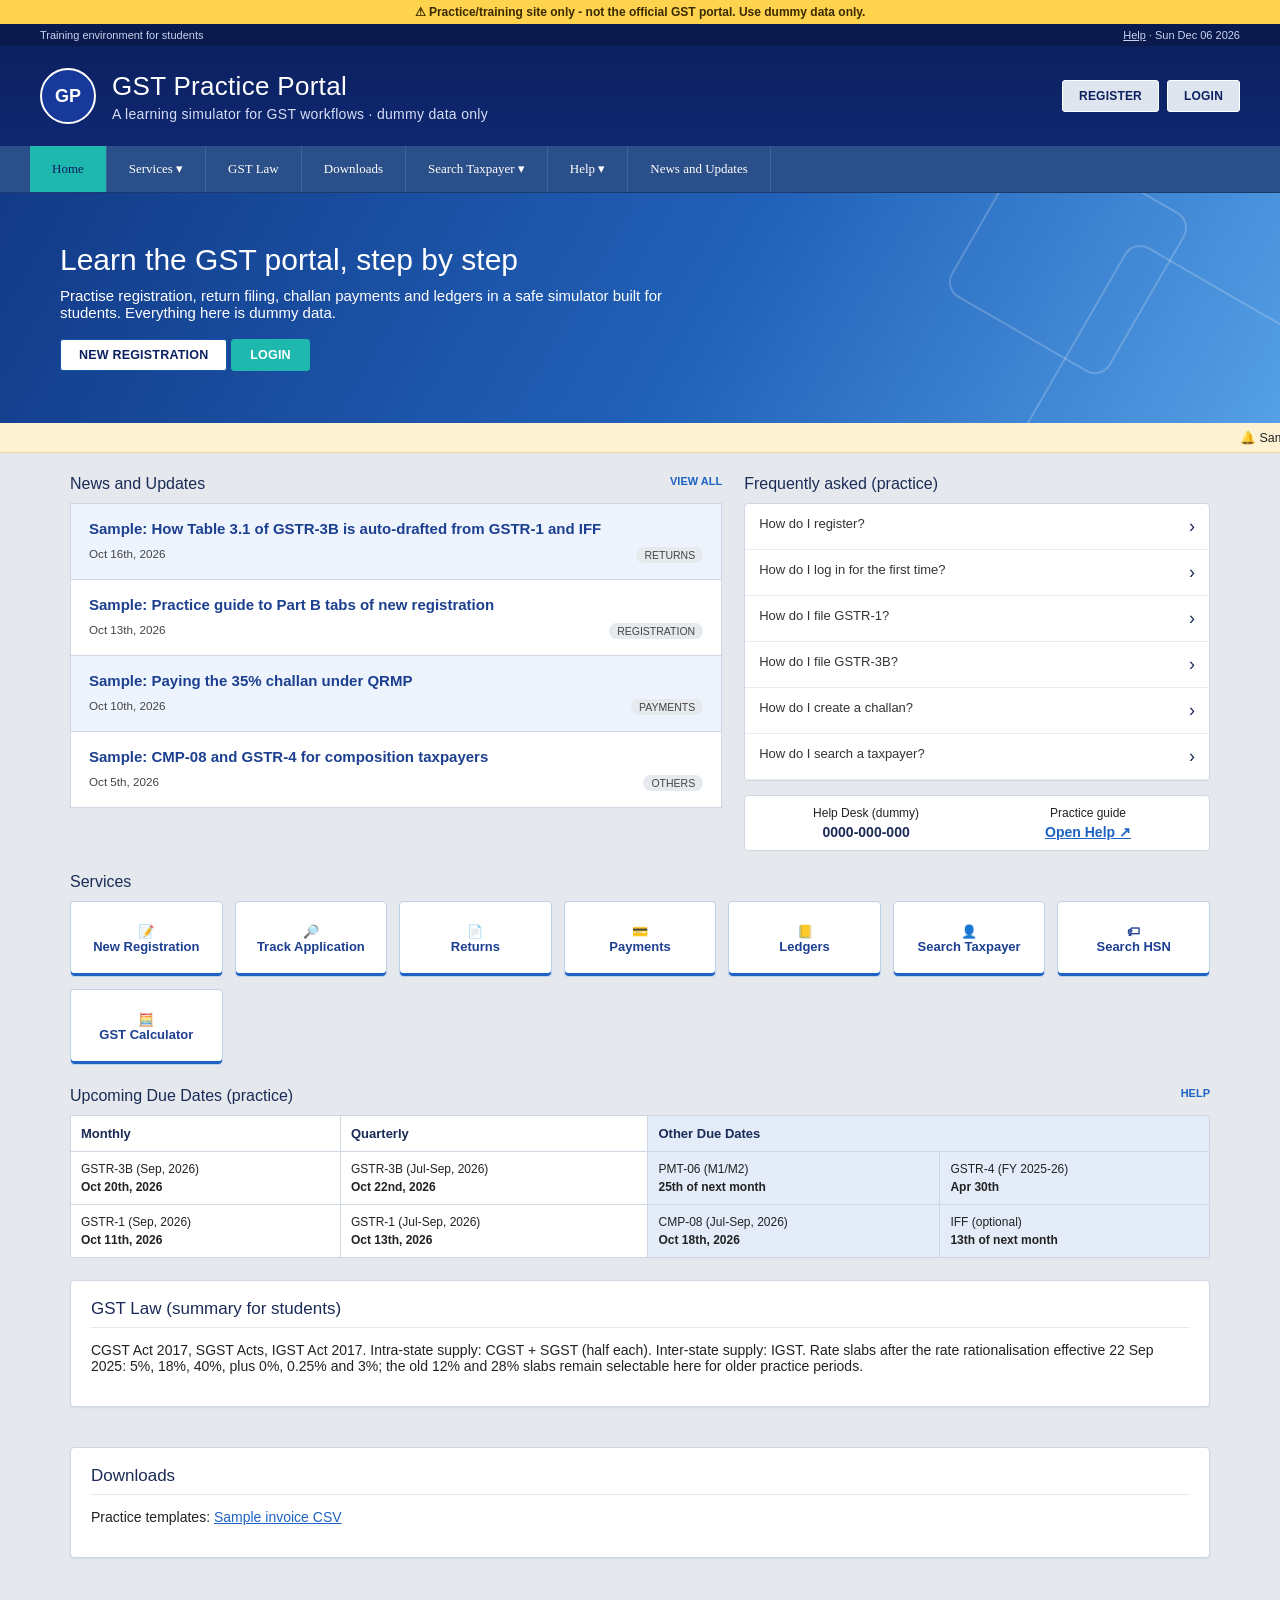
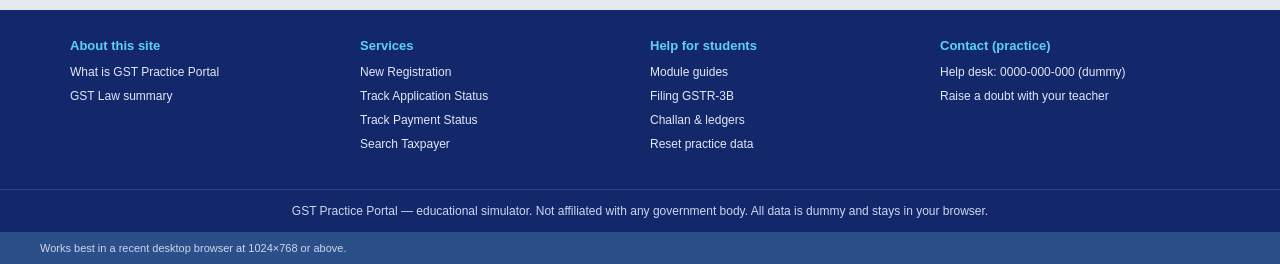
==== index.html @ 73287fc4 "GST Practice Portal (training simulator)" ====
<!DOCTYPE html><html><head><meta charset="utf-8"><meta name="viewport" content="width=device-width,initial-scale=1"><title>GST Practice Portal</title><link rel="stylesheet" href="style.css"></head><body>
<div class="hero"><h1>Learn the GST portal, step by step</h1><p>Practise registration, return filing, challan payments and ledgers in a safe simulator built for students. Everything here is dummy data.</p><a class="btn" style="background:#fff;color:#0c2160" href="register.html">NEW REGISTRATION</a> <a class="btn" style="background:#1fb8ae;border-color:#1fb8ae" href="login.html">LOGIN</a></div>
<div class="ticker"><span><b>🔔</b> Sample update: GSTR-1 for Sep 2026 due 11 Oct (practice) · GSTR-3B monthly due 20 Oct · QRMP: PMT-06 due 25th · CMP-08 due 18th after the quarter · Reminder: this is a practice site, not the official portal.</span></div>
<div class="wrap"><div class="home">
<div id="news"><div class="sechead">News and Updates <a href="#news">View all</a></div>
<div class="newsitem"><a href="help.html#gstr3b">Sample: How Table 3.1 of GSTR-3B is auto-drafted from GSTR-1 and IFF</a><small>Oct 16th, 2026 <em>Returns</em></small></div>
<div class="newsitem"><a href="help.html#registration">Sample: Practice guide to Part B tabs of new registration</a><small>Oct 13th, 2026 <em>Registration</em></small></div>
<div class="newsitem"><a href="help.html#payments">Sample: Paying the 35% challan under QRMP</a><small>Oct 10th, 2026 <em>Payments</em></small></div>
<div class="newsitem"><a href="help.html#composition">Sample: CMP-08 and GSTR-4 for composition taxpayers</a><small>Oct 5th, 2026 <em>Others</em></small></div></div>
<div><div class="sechead">Frequently asked (practice)</div><div class="faq"><a href="help.html#registration">How do I register?</a><a href="help.html#login">How do I log in for the first time?</a><a href="help.html#gstr1">How do I file GSTR-1?</a><a href="help.html#gstr3b">How do I file GSTR-3B?</a><a href="help.html#payments">How do I create a challan?</a><a href="help.html#search">How do I search a taxpayer?</a></div>
<div class="helpdesk"><div>Help Desk (dummy)<b>0000-000-000</b></div><div>Practice guide<b><a href="help.html">Open Help ↗</a></b></div></div></div>
<div class="full" id="services"><div class="sechead">Services</div><div class="svc"><a href="register.html">📝<br>New Registration</a><a href="track.html">🔎<br>Track Application</a><a href="login.html">📄<br>Returns</a><a href="login.html">💳<br>Payments</a><a href="login.html">📒<br>Ledgers</a><a href="search.html">👤<br>Search Taxpayer</a><a href="tools.html#hsn">🏷<br>Search HSN</a><a href="tools.html#calc">🧮<br>GST Calculator</a></div></div>
<div class="full"><div class="sechead">Upcoming Due Dates (practice) <a href="help.html">Help</a></div><table class="due"><tr><th>Monthly</th><th>Quarterly</th><th class="oth" colspan="2">Other Due Dates</th></tr>
<tr><td>GSTR-3B (Sep, 2026)<b>Oct 20th, 2026</b></td><td>GSTR-3B (Jul-Sep, 2026)<b>Oct 22nd, 2026</b></td><td class="oth">PMT-06 (M1/M2)<b>25th of next month</b></td><td class="oth">GSTR-4 (FY 2025-26)<b>Apr 30th</b></td></tr>
<tr><td>GSTR-1 (Sep, 2026)<b>Oct 11th, 2026</b></td><td>GSTR-1 (Jul-Sep, 2026)<b>Oct 13th, 2026</b></td><td class="oth">CMP-08 (Jul-Sep, 2026)<b>Oct 18th, 2026</b></td><td class="oth">IFF (optional)<b>13th of next month</b></td></tr></table></div>
<div class="card full" id="law"><h3>GST Law (summary for students)</h3><p>CGST Act 2017, SGST Acts, IGST Act 2017. Intra-state supply: CGST + SGST (half each). Inter-state supply: IGST. Rate slabs after the rate rationalisation effective 22 Sep 2025: 5%, 18%, 40%, plus 0%, 0.25% and 3%; the old 12% and 28% slabs remain selectable here for older practice periods.</p></div>
<div class="card full" id="downloads"><h3>Downloads</h3><p>Practice templates: <a href="#" onclick="dl();return false">Sample invoice CSV</a></p></div>
</div></div>
<script src="common.js"></script><script>layout();function dl(){const a=document.createElement('a');a.href='data:text/csv,'+encodeURIComponent('GSTIN,InvoiceNo,Date,Value,Rate\n27ABCDE1234F1Z5,INV-1,2026-10-01,10000,18');a.download='sample_invoices.csv';a.click()}</script></body></html>
---- style.css ----
/* GST Practice Portal - original stylesheet */
:root{--navy:#0c2160;--navy2:#0a1a4d;--bar:#2b4f88;--teal:#1fb8ae;--blue:#1d63c4;--bg:#e5e9ee;--line:#cfd7e2}
*{box-sizing:border-box}html{font-size:14px}body{margin:0;font-family:Verdana,Tahoma,Arial,sans-serif;background:var(--bg);color:#222}
a{color:var(--blue)}h1,h2,h3,h4{font-weight:normal}
.banner{background:#ffd34d;color:#3a2a00;text-align:center;padding:5px;font-weight:bold;font-size:12px}
.topstrip{background:var(--navy2);color:#c8d3f0;font-size:11px;padding:5px 40px;display:flex;justify-content:space-between}.topstrip a{color:#c8d3f0}
header{background:linear-gradient(180deg,var(--navy),#0e2770);color:#fff;height:100px;padding:0 40px;display:flex;justify-content:space-between;align-items:center}
header .logo{display:flex;align-items:center;gap:16px}header .logo i{width:56px;height:56px;border-radius:50%;border:2px solid #fff;display:inline-flex;align-items:center;justify-content:center;font-style:normal;font-weight:bold;font-size:18px;background:#173a9a}
header .logo>div{font-size:26px;letter-spacing:.3px}header .logo small{display:block;font-size:14px;color:#d6def5;margin-top:4px}
header .btn{background:#dfe5ee;color:var(--navy);border:1px solid #fff;text-transform:uppercase;font-size:12px;padding:8px 16px;margin-left:8px}header .btn.s{background:#dfe5ee;color:var(--navy)}
.mainnav{background:var(--bar);display:flex;flex-wrap:wrap;padding:0 30px;position:relative;z-index:20;border-bottom:1px solid #1b3a6c}
.mainnav>a,.dd>a{color:#fff;padding:0 22px;line-height:46px;text-decoration:none;font-size:13px;display:block;border-right:1px solid #3d63a0;font-family:Georgia,serif}
.mainnav>a:first-child{background:var(--teal);color:var(--navy)}.mainnav>a:hover,.dd:hover>a{background:#1d3d70}
.dd{position:relative}.ddm{display:none;position:absolute;top:100%;left:0;background:#fff;min-width:240px;box-shadow:0 6px 16px #0005;border-top:3px solid var(--teal)}
.dd:hover .ddm{display:block}.ddm a{display:block;color:#1a2b55;padding:9px 16px;text-decoration:none;font-size:12.5px;border-bottom:1px solid #eef1f5}.ddm a:hover{background:#eaf2ff;color:var(--blue)}
.ddm.wide{min-width:760px;grid-template-columns:repeat(4,1fr);padding:6px}.dd:hover .ddm.wide{display:grid}.ddm b{display:block;padding:10px 16px 4px;color:var(--bar);font-size:12px;text-transform:uppercase;border-bottom:2px solid var(--teal);margin:0 8px 4px}
.hero{height:230px;background:linear-gradient(120deg,#123a87 0%,#2161b8 55%,#55a0e6 100%);position:relative;overflow:hidden;color:#fff;padding:50px 60px}
.hero:before,.hero:after{content:"";position:absolute;border:2px solid #ffffff33;width:180px;height:180px;transform:rotate(30deg);right:120px;top:-30px;border-radius:18px}.hero:after{right:-20px;top:90px;width:240px;height:240px}
.hero h1{font-size:30px;margin:0 0 10px}.hero p{font-size:15px;margin:0 0 18px;max-width:640px}
.ticker{background:#fdf3d4;border-bottom:1px solid #ecd9a0;padding:7px 40px;font-size:12.5px;white-space:nowrap;overflow:hidden}.ticker span{display:inline-block;padding-left:100%;animation:tk 35s linear infinite}@keyframes tk{to{transform:translateX(-100%)}}
.ticker b{color:#c0392b}
.wrap{max-width:1170px;margin:22px auto;padding:0 15px}
.card{background:#fff;border:1px solid var(--line);border-radius:4px;padding:18px 20px;margin-bottom:18px;box-shadow:0 1px 2px #0001}
.card h2,.card h3{margin:0 0 14px;color:#1a2b55;font-size:17px;padding-bottom:8px;border-bottom:1px solid #e3e8ef}.card h2{font-size:20px}.card h4{color:var(--bar);margin:16px 0 8px;font-size:14px;font-weight:bold}
.grid{display:grid;grid-template-columns:repeat(auto-fit,minmax(250px,1fr));gap:16px}
.home{display:grid;grid-template-columns:7fr 5fr;gap:22px}.home .full{grid-column:1/-1}
.sechead{font-size:16px;color:#1a2b55;margin:0 0 10px;display:flex;justify-content:space-between}.sechead a{font-size:11px;font-weight:bold;text-transform:uppercase;text-decoration:none}
.newsitem{background:#fff;border:1px solid var(--line);border-bottom:0;padding:16px 18px}.newsitem:last-child{border-bottom:1px solid var(--line)}.newsitem:nth-child(even){background:#eef4fd}
.newsitem a{font-size:15px;font-weight:bold;color:#1c3f8f;text-decoration:none}.newsitem small{display:flex;justify-content:space-between;margin-top:10px;color:#444}.newsitem em{font-style:normal;background:#e6e9ee;padding:2px 8px;border-radius:9px;font-size:10.5px;text-transform:uppercase}
.faq{background:#fff;border:1px solid var(--line);border-radius:4px}.faq a{display:flex;justify-content:space-between;padding:12px 14px;border-bottom:1px solid #e9edf2;color:#333;text-decoration:none;font-size:13px}.faq a:after{content:"›";font-size:18px;color:#1a2b55}.faq a:hover{background:#f2f6fc}
.helpdesk{display:grid;grid-template-columns:1fr 1fr;background:#fff;border:1px solid var(--line);border-radius:4px;margin-top:14px;text-align:center;padding:10px;font-size:12px}.helpdesk b{display:block;font-size:14px;color:#1a2b55;margin-top:4px}
.svc{display:grid;grid-template-columns:repeat(auto-fit,minmax(150px,1fr));gap:12px}.svc a{background:#fff;border:1px solid #bcd0ea;color:#1c3f8f;text-align:center;padding:22px 10px;border-radius:4px;text-decoration:none;font-weight:bold;font-size:13px;box-shadow:inset 0 -3px 0 var(--blue)}.svc a:hover{background:var(--blue);color:#fff}
.due{width:100%;border-collapse:collapse;background:#fff;font-size:12px}.due th{background:#fff;color:#1a2b55;text-align:left;padding:10px;border:1px solid var(--line);font-size:13px}.due td{border:1px solid var(--line);padding:10px;vertical-align:top}.due td b{display:block;margin-top:4px}.due .oth{background:#e4ecfa}
.btn{background:var(--blue);border:1px solid #1655ad;padding:8px 18px;border-radius:3px;cursor:pointer;font-weight:bold;color:#fff;text-decoration:none;display:inline-block;font-size:12.5px;font-family:inherit;text-transform:uppercase;letter-spacing:.2px}
.btn:hover{background:#174f9e}.btn.s{background:var(--blue);color:#fff}.btn:disabled{background:#aab4c3;border-color:#aab4c3;cursor:not-allowed}
.card .btn:not(.s){background:#fff;color:var(--blue);border-color:var(--blue)}.card .btn:not(.s):hover{background:#eaf2ff}.card .btn:not(.s):disabled{color:#999;border-color:#ccc;background:#f4f4f4}
label{display:block;margin:12px 0 4px;font-size:12.5px;color:#333}.req{color:#d11;font-weight:bold}
input,select,textarea{width:100%;padding:7px 9px;border:1px solid #b8c2d0;border-radius:2px;font-family:inherit;font-size:13px;background:#fff;height:34px}textarea{height:70px}
input:focus,select:focus,textarea:focus{outline:none;border-color:var(--blue);box-shadow:0 0 0 2px #1d63c422}input:disabled{background:#eef1f5}
input[type=checkbox],input[type=radio]{width:auto;height:auto;margin-right:5px}
table{width:100%;border-collapse:collapse;font-size:12.5px}th,td{border:1px solid #d5dce6;padding:7px 8px;text-align:left}th{background:#eaf0f8;color:#1a2b55;font-weight:bold}td input{height:30px}
.tabs{display:flex;flex-wrap:wrap;gap:0;border-bottom:2px solid var(--blue);margin-bottom:14px}.tabs button{padding:9px 13px;border:1px solid #ccd6e4;border-bottom:0;background:#f1f4f8;cursor:pointer;font-family:inherit;font-size:12px;color:#1a2b55;margin-right:2px}.tabs button.on{background:var(--blue);color:#fff;border-color:var(--blue)}
.hide{display:none!important}.msg{padding:12px 14px;background:#e6f5ea;border:1px solid #b9e1c3;color:#1c5a2d;margin:12px 0;border-radius:3px}.err{color:#d11;font-size:12.5px}
.note{font-size:12px;color:#334;background:#eef4fd;border-left:3px solid var(--blue);padding:8px 12px;margin:10px 0}
.side{display:flex;gap:20px}.side aside{min-width:230px;background:#fff;border:1px solid var(--line);border-radius:4px;align-self:flex-start;overflow:hidden}
.side aside h5{background:var(--bar);color:#fff;margin:0;padding:9px 14px;font-size:12px;font-weight:normal;font-family:Georgia,serif}
.side aside button{display:block;width:100%;text-align:left;padding:9px 16px;border:0;border-bottom:1px solid #eef1f5;background:#fff;color:#1a2b55;cursor:pointer;font-family:inherit;font-size:12.5px}
.side aside button:hover{background:#eaf2ff}.side aside button.on{background:#dbe8fb;color:var(--blue);font-weight:bold;border-left:4px solid var(--teal)}.side main{flex:1;min-width:0}
.tile{background:#fff;border:1px solid #c3d3ea;border-radius:4px;padding:0 0 14px;overflow:hidden;text-align:center}.tile h4{background:var(--blue);color:#fff;margin:0 0 12px;padding:12px;font-size:13px}
.tile p{padding:0 14px;font-size:12.5px;line-height:1.7}.tile .btn{margin:4px}
.st{display:inline-block;padding:2px 9px;border-radius:10px;font-size:11px;font-weight:bold;background:#ddd}.st.Filed,.st.Approved,.st.Paid,.st.Active{background:#d3f0dc;color:#17632f}
.st.Draft,.st.NotFiled,.st.NotPaid{background:#fde3cc;color:#8a4500}.st.Rejected{background:#f8d3d3;color:#900}.st.Pending,.st.Saved{background:#fff0b8;color:#6b4e00}.st.Ready{background:#d8e6ff;color:#173f8a}
.tick{color:#1fa34a;font-weight:bold}.prog{height:8px;background:#e3e9f3;border-radius:4px;margin:6px 0 14px}.prog i{display:block;height:8px;background:var(--teal);border-radius:4px}
.row{display:flex;gap:14px;flex-wrap:wrap;align-items:end}.row>*{flex:1;min-width:170px}
.inline label{display:inline-block;margin-right:16px}.help{float:right;font-size:11px;background:#eaf2ff;padding:3px 9px;border-radius:10px;text-decoration:none;font-weight:bold}
.cap{font-family:"Courier New",monospace;font-size:22px;letter-spacing:6px;background:repeating-linear-gradient(45deg,#d9dee6,#d9dee6 4px,#eef1f5 4px,#eef1f5 8px);padding:4px 12px;display:inline-block;font-style:italic;border:1px solid #c5ccd8;color:#233}
.crumb{font-size:11.5px;color:#556;margin:0 0 10px}.crumb:before{content:"⌂ "}
.welcome{background:#fff;border:1px solid var(--line);border-left:5px solid var(--teal);padding:12px 18px;margin-bottom:18px;border-radius:4px;font-size:13px}
footer{background:#13286a;color:#cdd6f0;margin-top:34px;font-size:12px}footer .cols{max-width:1170px;margin:auto;display:grid;grid-template-columns:repeat(4,1fr);gap:20px;padding:28px 15px}
footer h4{color:#5fd0f5;margin:0 0 12px;font-weight:bold;font-size:13px}footer a{color:#e1e7f7;display:block;margin:0 0 10px;text-decoration:none}footer a:hover{text-decoration:underline}
footer p{margin:0;padding:14px 40px;border-top:1px solid #2b4389;text-align:center}footer .bottom{background:#2b4f88;padding:10px 40px;font-size:11px}
@media(max-width:900px){header{height:auto;padding:14px 16px;flex-wrap:wrap;gap:10px}.home,.side{display:block}.side aside{margin-bottom:14px}.ddm.wide{min-width:280px;grid-template-columns:1fr}footer .cols{grid-template-columns:1fr 1fr}.hero{padding:30px 20px}.mainnav{padding:0}}
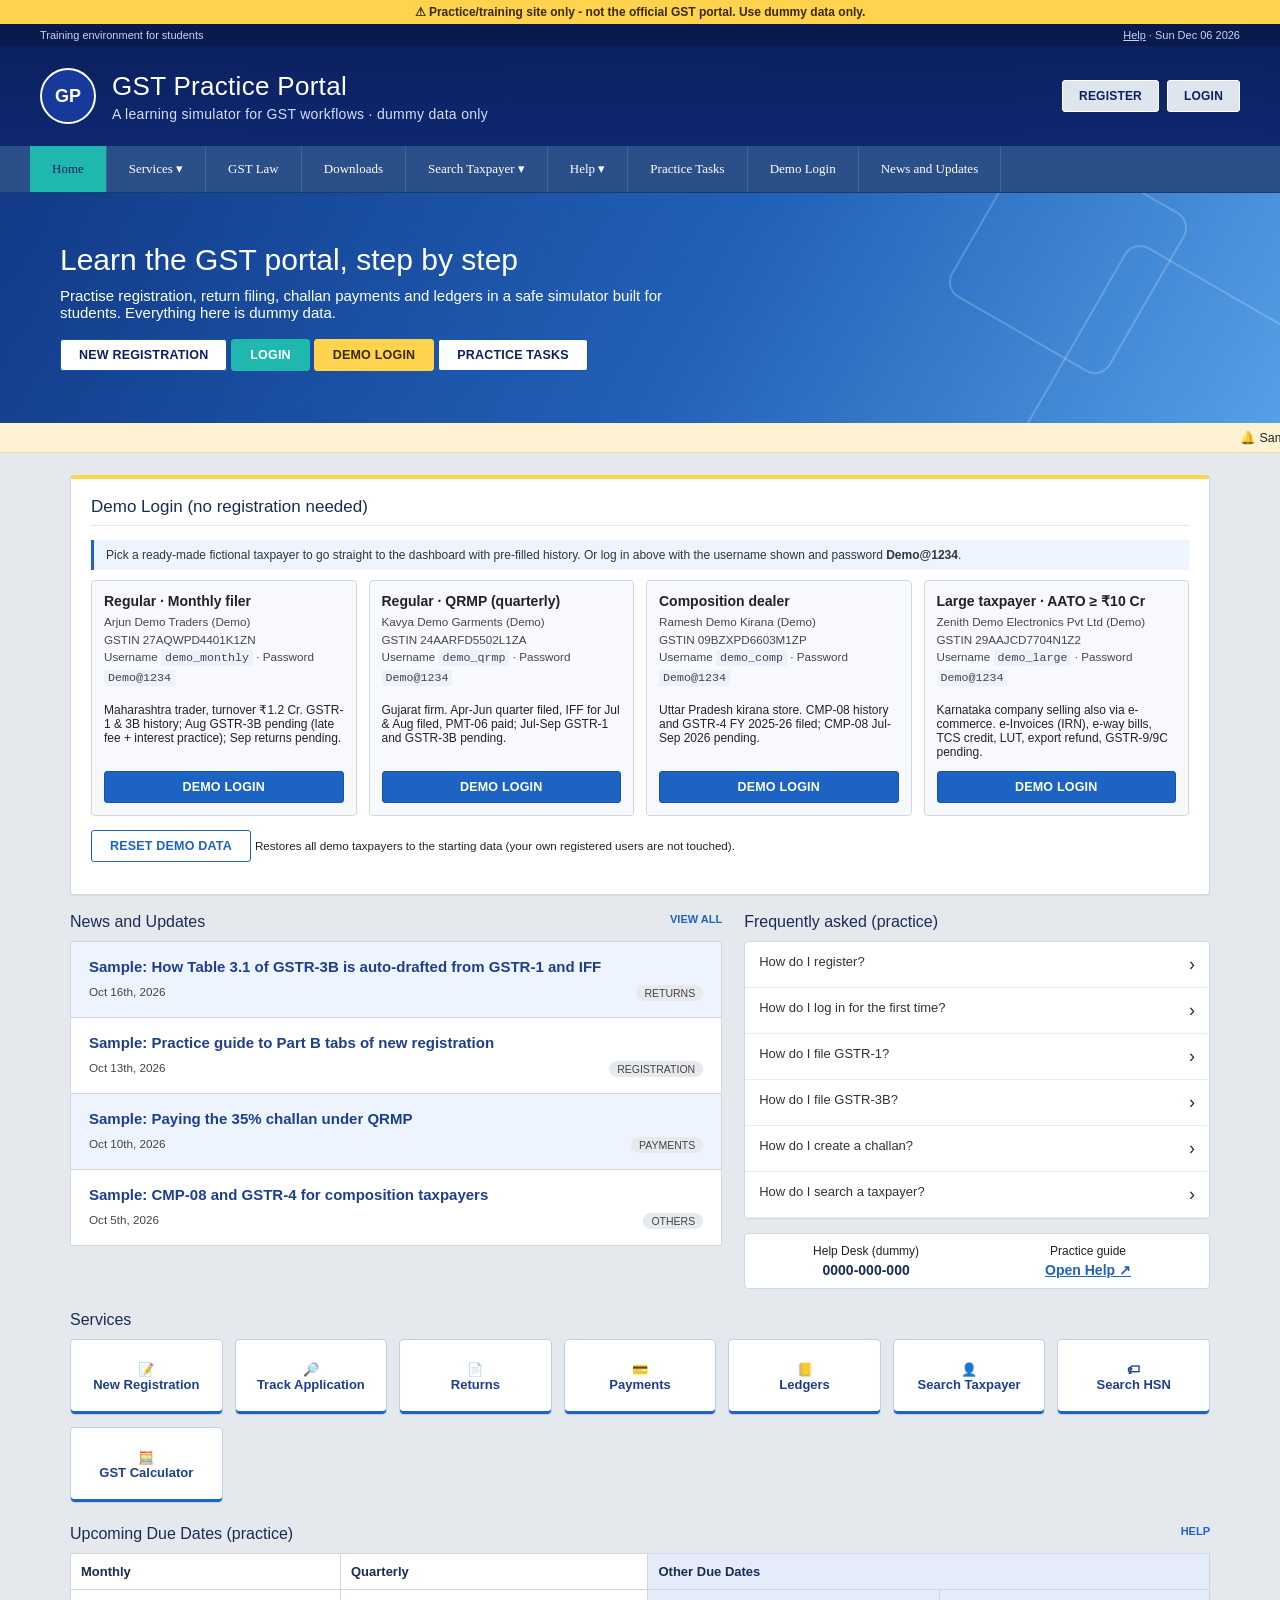
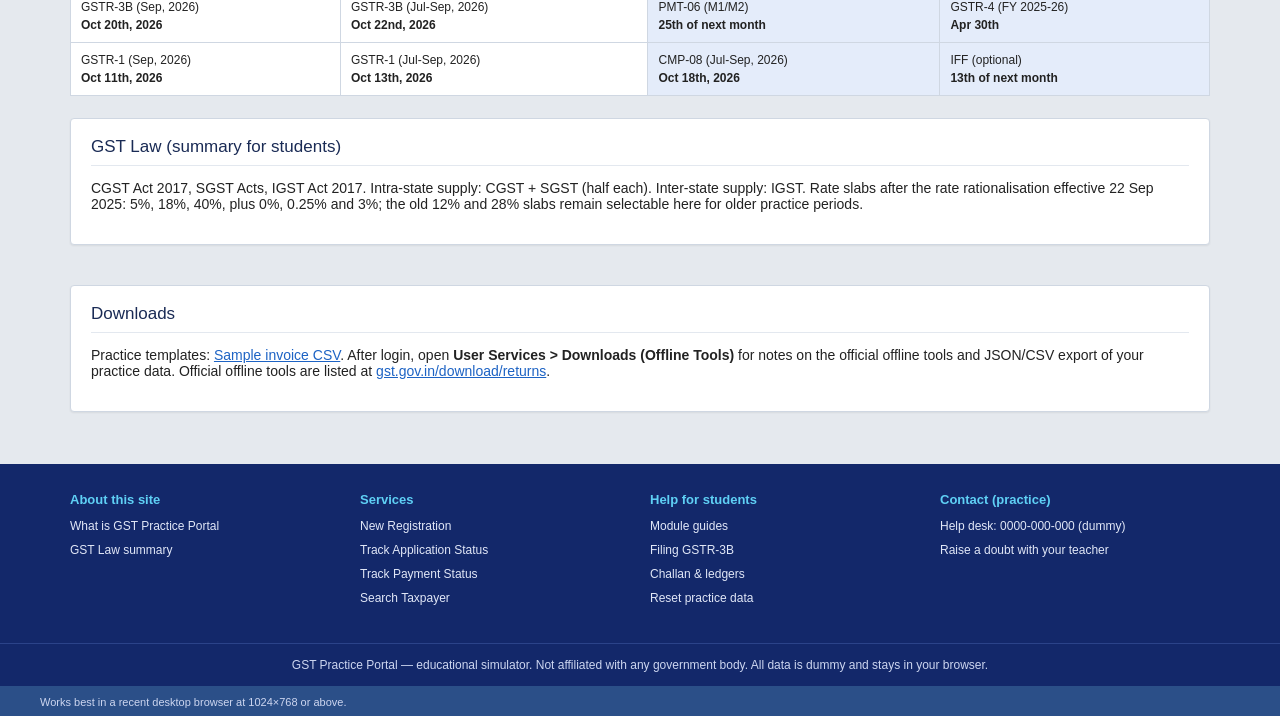
==== commit a19b8285: "Demo login personas, registration amendments/cancel/revoke, refunds, LUT, TDS/TCS, ITC-04, 9C, notic" ====
--- a/index.html
+++ b/index.html
@@ -1,7 +1,7 @@
 <!DOCTYPE html><html><head><meta charset="utf-8"><meta name="viewport" content="width=device-width,initial-scale=1"><title>GST Practice Portal</title><link rel="stylesheet" href="style.css"></head><body>
-<div class="hero"><h1>Learn the GST portal, step by step</h1><p>Practise registration, return filing, challan payments and ledgers in a safe simulator built for students. Everything here is dummy data.</p><a class="btn" style="background:#fff;color:#0c2160" href="register.html">NEW REGISTRATION</a> <a class="btn" style="background:#1fb8ae;border-color:#1fb8ae" href="login.html">LOGIN</a></div>
+<div class="hero"><h1>Learn the GST portal, step by step</h1><p>Practise registration, return filing, challan payments and ledgers in a safe simulator built for students. Everything here is dummy data.</p><a class="btn" style="background:#fff;color:#0c2160" href="register.html">NEW REGISTRATION</a> <a class="btn" style="background:#1fb8ae;border-color:#1fb8ae" href="login.html">LOGIN</a> <a class="btn" style="background:#ffd34d;color:#3a2a00;border-color:#ffd34d" href="#demo">DEMO LOGIN</a> <a class="btn" style="background:#fff;color:#0c2160" href="tasks.html">PRACTICE TASKS</a></div>
 <div class="ticker"><span><b>🔔</b> Sample update: GSTR-1 for Sep 2026 due 11 Oct (practice) · GSTR-3B monthly due 20 Oct · QRMP: PMT-06 due 25th · CMP-08 due 18th after the quarter · Reminder: this is a practice site, not the official portal.</span></div>
-<div class="wrap"><div class="home">
+<div class="wrap"><div id="demo"></div><div class="home">
 <div id="news"><div class="sechead">News and Updates <a href="#news">View all</a></div>
 <div class="newsitem"><a href="help.html#gstr3b">Sample: How Table 3.1 of GSTR-3B is auto-drafted from GSTR-1 and IFF</a><small>Oct 16th, 2026 <em>Returns</em></small></div>
 <div class="newsitem"><a href="help.html#registration">Sample: Practice guide to Part B tabs of new registration</a><small>Oct 13th, 2026 <em>Registration</em></small></div>
@@ -14,6 +14,6 @@
 <tr><td>GSTR-3B (Sep, 2026)<b>Oct 20th, 2026</b></td><td>GSTR-3B (Jul-Sep, 2026)<b>Oct 22nd, 2026</b></td><td class="oth">PMT-06 (M1/M2)<b>25th of next month</b></td><td class="oth">GSTR-4 (FY 2025-26)<b>Apr 30th</b></td></tr>
 <tr><td>GSTR-1 (Sep, 2026)<b>Oct 11th, 2026</b></td><td>GSTR-1 (Jul-Sep, 2026)<b>Oct 13th, 2026</b></td><td class="oth">CMP-08 (Jul-Sep, 2026)<b>Oct 18th, 2026</b></td><td class="oth">IFF (optional)<b>13th of next month</b></td></tr></table></div>
 <div class="card full" id="law"><h3>GST Law (summary for students)</h3><p>CGST Act 2017, SGST Acts, IGST Act 2017. Intra-state supply: CGST + SGST (half each). Inter-state supply: IGST. Rate slabs after the rate rationalisation effective 22 Sep 2025: 5%, 18%, 40%, plus 0%, 0.25% and 3%; the old 12% and 28% slabs remain selectable here for older practice periods.</p></div>
-<div class="card full" id="downloads"><h3>Downloads</h3><p>Practice templates: <a href="#" onclick="dl();return false">Sample invoice CSV</a></p></div>
+<div class="card full" id="downloads"><h3>Downloads</h3><p>Practice templates: <a href="#" onclick="dl();return false">Sample invoice CSV</a>. After login, open <b>User Services &gt; Downloads (Offline Tools)</b> for notes on the official offline tools and JSON/CSV export of your practice data. Official offline tools are listed at <a href="https://www.gst.gov.in/download/returns" target="_blank" rel="noopener">gst.gov.in/download/returns</a>.</p></div>
 </div></div>
-<script src="common.js"></script><script>layout();function dl(){const a=document.createElement('a');a.href='data:text/csv,'+encodeURIComponent('GSTIN,InvoiceNo,Date,Value,Rate\n27ABCDE1234F1Z5,INV-1,2026-10-01,10000,18');a.download='sample_invoices.csv';a.click()}</script></body></html>
+<script src="common.js"></script><script src="sample.js"></script><script src="demo.js"></script><script>layout();$('demo').innerHTML=demoBox();function dl(){const a=document.createElement('a');a.href='data:text/csv,'+encodeURIComponent('GSTIN,InvoiceNo,Date,Value,Rate\n27ABCDE1234F1Z5,INV-1,2026-10-01,10000,18');a.download='sample_invoices.csv';a.click()}</script></body></html>
--- a/style.css
+++ b/style.css
@@ -60,3 +60,5 @@
 footer h4{color:#5fd0f5;margin:0 0 12px;font-weight:bold;font-size:13px}footer a{color:#e1e7f7;display:block;margin:0 0 10px;text-decoration:none}footer a:hover{text-decoration:underline}
 footer p{margin:0;padding:14px 40px;border-top:1px solid #2b4389;text-align:center}footer .bottom{background:#2b4f88;padding:10px 40px;font-size:11px}
 @media(max-width:900px){header{height:auto;padding:14px 16px;flex-wrap:wrap;gap:10px}.home,.side{display:block}.side aside{margin-bottom:14px}.ddm.wide{min-width:280px;grid-template-columns:1fr}footer .cols{grid-template-columns:1fr 1fr}.hero{padding:30px 20px}.mainnav{padding:0}}
+
+.demo{border-top:4px solid #ffd34d}.demogrid{display:grid;grid-template-columns:repeat(auto-fit,minmax(210px,1fr));gap:12px}.demoitem{border:1px solid var(--line);border-radius:4px;padding:12px;background:#f7f9fc;display:flex;flex-direction:column}.demoitem small{color:#445;margin:4px 0;line-height:1.5}.demoitem p{flex:1;font-size:12px}.demoitem code,.note code{background:#eef2f8;padding:1px 4px}.task{border-left:4px solid var(--blue)}.task details{margin-top:8px;background:#f2fbf6;padding:8px;border:1px dashed #9cc}
